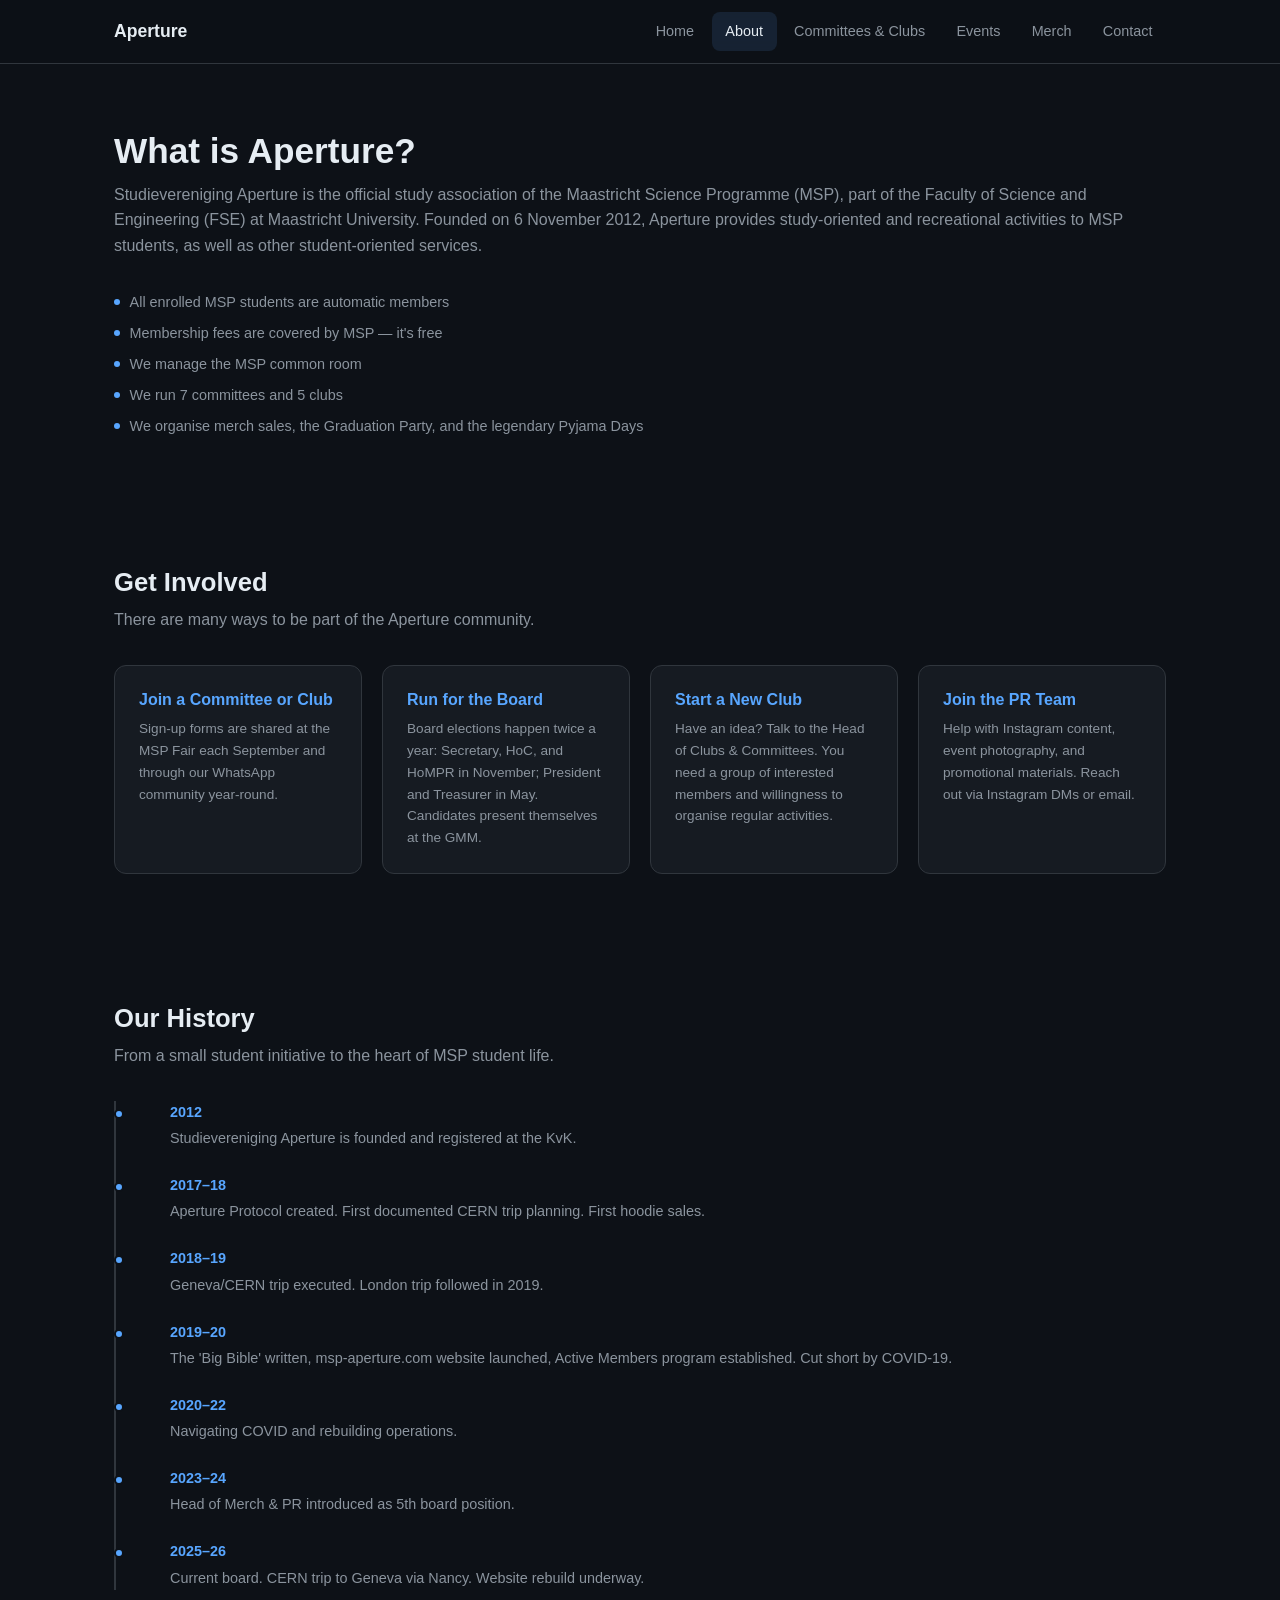
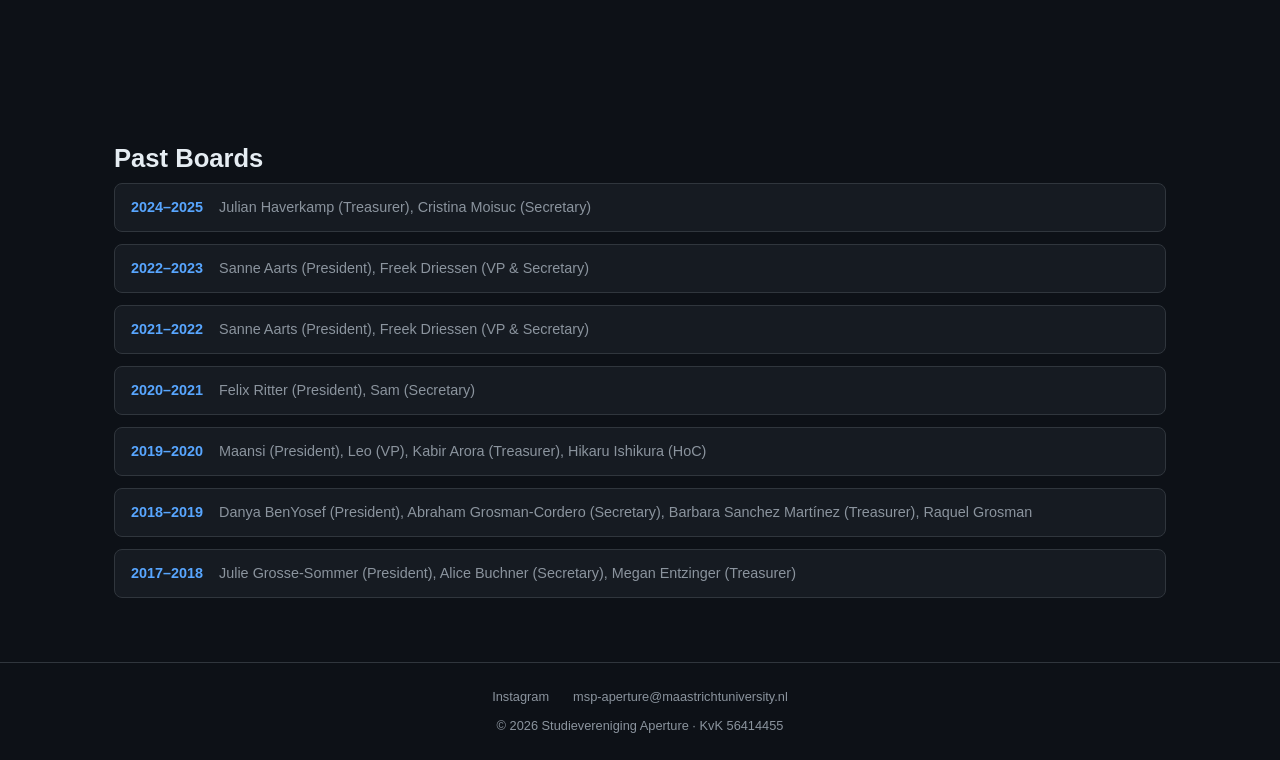
==== about.html @ 1b6563e3 "Build complete Aperture website with all pages and content Static site for GitHub Pages with 7 pages" ====
<!DOCTYPE html>
<html lang="en">
<head>
  <meta charset="UTF-8">
  <meta name="viewport" content="width=device-width, initial-scale=1.0">
  <title>About — Studievereniging Aperture</title>
  <meta name="description" content="Learn about Studievereniging Aperture, the study association of the Maastricht Science Programme. Our history, how to get involved, and past boards.">
  <link rel="stylesheet" href="css/style.css">
</head>
<body data-page="about">

  <header class="site-header">
    <div class="container">
      <a href="index.html" class="site-logo"><span>Aperture</span></a>
      <button class="nav-toggle" aria-label="Toggle navigation" aria-expanded="false">
        <svg viewBox="0 0 24 24" fill="none" stroke="currentColor" stroke-width="2"><line x1="3" y1="6" x2="21" y2="6"/><line x1="3" y1="12" x2="21" y2="12"/><line x1="3" y1="18" x2="21" y2="18"/></svg>
      </button>
      <ul class="nav-links"></ul>
    </div>
  </header>

  <!-- What is Aperture -->
  <section class="section">
    <div class="container">
      <h1 class="section-title">What is Aperture?</h1>
      <p class="section-subtitle">Studievereniging Aperture is the official study association of the Maastricht Science Programme (MSP), part of the Faculty of Science and Engineering (FSE) at Maastricht University. Founded on 6 November 2012, Aperture provides study-oriented and recreational activities to MSP students, as well as other student-oriented services.</p>
      <ul class="facts-list" id="aboutFacts"></ul>
    </div>
  </section>

  <!-- Get Involved -->
  <section class="section">
    <div class="container">
      <h2 class="section-title">Get Involved</h2>
      <p class="section-subtitle">There are many ways to be part of the Aperture community.</p>
      <div class="involve-grid" id="involveGrid"></div>
    </div>
  </section>

  <!-- History -->
  <section class="section">
    <div class="container">
      <h2 class="section-title">Our History</h2>
      <p class="section-subtitle">From a small student initiative to the heart of MSP student life.</p>
      <div class="timeline" id="historyTimeline"></div>
    </div>
  </section>

  <!-- Past Boards -->
  <section class="section">
    <div class="container">
      <h2 class="section-title">Past Boards</h2>
      <div class="past-boards-list" id="pastBoards"></div>
    </div>
  </section>

  <footer class="site-footer">
    <div class="container"></div>
  </footer>

  <script src="js/main.js"></script>
</body>
</html>
---- css/style.css ----
/* ============================================
   Studievereniging Aperture — Main Stylesheet
   ============================================ */

/* --- Reset & Base --- */
*, *::before, *::after { box-sizing: border-box; margin: 0; padding: 0; }

:root {
  --clr-bg: #0d1117;
  --clr-surface: #161b22;
  --clr-surface-hover: #1c2333;
  --clr-border: #30363d;
  --clr-text: #e6edf3;
  --clr-text-muted: #8b949e;
  --clr-accent: #58a6ff;
  --clr-accent-hover: #79b8ff;
  --clr-accent-subtle: rgba(88, 166, 255, 0.12);
  --clr-white: #ffffff;
  --radius: 8px;
  --radius-lg: 12px;
  --shadow: 0 2px 8px rgba(0,0,0,0.3);
  --shadow-lg: 0 8px 32px rgba(0,0,0,0.4);
  --max-width: 1100px;
  --nav-height: 64px;
  --transition: 0.2s ease;
}

html { scroll-behavior: smooth; }

body {
  font-family: -apple-system, BlinkMacSystemFont, 'Segoe UI', Roboto, Oxygen, Ubuntu, sans-serif;
  background: var(--clr-bg);
  color: var(--clr-text);
  line-height: 1.6;
  min-height: 100vh;
  display: flex;
  flex-direction: column;
}

a { color: var(--clr-accent); text-decoration: none; transition: color var(--transition); }
a:hover { color: var(--clr-accent-hover); }

img { max-width: 100%; height: auto; display: block; }

h1, h2, h3, h4 { line-height: 1.3; font-weight: 600; }
h1 { font-size: 2.2rem; }
h2 { font-size: 1.6rem; }
h3 { font-size: 1.2rem; }

.container { max-width: var(--max-width); margin: 0 auto; padding: 0 1.5rem; }

/* --- Header / Nav --- */
.site-header {
  position: sticky;
  top: 0;
  z-index: 100;
  background: rgba(13, 17, 23, 0.85);
  backdrop-filter: blur(12px);
  border-bottom: 1px solid var(--clr-border);
  height: var(--nav-height);
}

.site-header .container {
  display: flex;
  align-items: center;
  justify-content: space-between;
  height: 100%;
}

.site-logo {
  display: flex;
  align-items: center;
  gap: 0.6rem;
  font-weight: 700;
  font-size: 1.1rem;
  color: var(--clr-text);
}

.site-logo img {
  height: 36px;
  width: 36px;
  border-radius: 50%;
}

.site-logo:hover { color: var(--clr-accent); }

.nav-links {
  display: flex;
  list-style: none;
  gap: 0.25rem;
}

.nav-links a {
  display: block;
  padding: 0.5rem 0.85rem;
  color: var(--clr-text-muted);
  font-size: 0.9rem;
  border-radius: var(--radius);
  transition: all var(--transition);
}

.nav-links a:hover,
.nav-links a.active {
  color: var(--clr-text);
  background: var(--clr-accent-subtle);
}

/* Hamburger menu */
.nav-toggle { display: none; background: none; border: none; color: var(--clr-text); cursor: pointer; padding: 0.5rem; }
.nav-toggle svg { width: 24px; height: 24px; }

/* --- Hero Section --- */
.hero {
  position: relative;
  min-height: 420px;
  display: flex;
  align-items: center;
  justify-content: center;
  text-align: center;
  overflow: hidden;
}

.hero-bg {
  position: absolute;
  inset: 0;
  background: linear-gradient(135deg, #0d1117 0%, #161b22 50%, #1a2332 100%);
  z-index: 0;
}

.hero-bg::after {
  content: '';
  position: absolute;
  inset: 0;
  background: radial-gradient(ellipse at 50% 0%, rgba(88, 166, 255, 0.08) 0%, transparent 60%);
}

.hero-content {
  position: relative;
  z-index: 1;
  padding: 4rem 1.5rem;
}

.hero h1 {
  font-size: 2.8rem;
  font-weight: 800;
  margin-bottom: 0.75rem;
  background: linear-gradient(135deg, var(--clr-text), var(--clr-accent));
  -webkit-background-clip: text;
  -webkit-text-fill-color: transparent;
  background-clip: text;
}

.hero p {
  font-size: 1.2rem;
  color: var(--clr-text-muted);
  max-width: 520px;
  margin: 0 auto;
}

/* --- Slideshow --- */
.slideshow {
  position: relative;
  border-radius: var(--radius-lg);
  overflow: hidden;
  aspect-ratio: 16 / 7;
  max-width: 900px;
  margin: 0 auto;
  background: var(--clr-surface);
}

.slide {
  position: absolute;
  inset: 0;
  opacity: 0;
  transition: opacity 0.6s ease;
  display: flex;
  align-items: flex-end;
}

.slide.active { opacity: 1; }

.slide-img {
  position: absolute;
  inset: 0;
  width: 100%;
  height: 100%;
  object-fit: cover;
}

.slide-overlay {
  position: relative;
  z-index: 1;
  width: 100%;
  padding: 2rem;
  background: linear-gradient(transparent, rgba(0,0,0,0.75));
}

.slide-overlay h3 { color: var(--clr-white); font-size: 1.5rem; margin-bottom: 0.25rem; }
.slide-overlay p { color: rgba(255,255,255,0.8); font-size: 0.95rem; }

.slide-link {
  display: inline-block;
  margin-top: 0.75rem;
  padding: 0.5rem 1.25rem;
  background: var(--clr-accent);
  color: var(--clr-bg) !important;
  font-weight: 600;
  border-radius: var(--radius);
  font-size: 0.85rem;
  transition: background var(--transition);
}

.slide-link:hover { background: var(--clr-accent-hover); }

.slideshow-dots {
  position: absolute;
  bottom: 1rem;
  right: 1.5rem;
  z-index: 2;
  display: flex;
  gap: 0.4rem;
}

.slideshow-dot {
  width: 8px;
  height: 8px;
  border-radius: 50%;
  background: rgba(255,255,255,0.4);
  border: none;
  cursor: pointer;
  transition: background var(--transition);
}

.slideshow-dot.active { background: var(--clr-white); }

/* --- Section --- */
.section {
  padding: 4rem 0;
}

.section-title {
  margin-bottom: 0.5rem;
}

.section-subtitle {
  color: var(--clr-text-muted);
  margin-bottom: 2rem;
}

/* --- Cards --- */
.card-grid {
  display: grid;
  grid-template-columns: repeat(auto-fill, minmax(280px, 1fr));
  gap: 1.25rem;
}

.card {
  background: var(--clr-surface);
  border: 1px solid var(--clr-border);
  border-radius: var(--radius-lg);
  padding: 1.5rem;
  transition: all var(--transition);
}

.card:hover {
  border-color: var(--clr-accent);
  transform: translateY(-2px);
  box-shadow: var(--shadow);
}

.card h3 { margin-bottom: 0.5rem; }
.card p { color: var(--clr-text-muted); font-size: 0.9rem; }

.card-tag {
  display: inline-block;
  padding: 0.2rem 0.6rem;
  font-size: 0.7rem;
  font-weight: 600;
  text-transform: uppercase;
  letter-spacing: 0.05em;
  border-radius: 999px;
  margin-bottom: 0.75rem;
}

.card-tag.committee {
  background: rgba(88, 166, 255, 0.15);
  color: var(--clr-accent);
}

.card-tag.club {
  background: rgba(63, 185, 80, 0.15);
  color: #3fb950;
}

/* --- Board Members --- */
.board-section {
  text-align: center;
}

.board-photo {
  width: 100%;
  max-width: 700px;
  margin: 0 auto 2rem;
  border-radius: var(--radius-lg);
  aspect-ratio: 16/9;
  object-fit: cover;
  background: var(--clr-surface);
  border: 1px solid var(--clr-border);
}

.board-grid {
  display: grid;
  grid-template-columns: repeat(auto-fit, minmax(180px, 1fr));
  gap: 1rem;
  max-width: 800px;
  margin: 0 auto;
}

.board-member {
  background: var(--clr-surface);
  border: 1px solid var(--clr-border);
  border-radius: var(--radius);
  padding: 1.25rem 1rem;
}

.board-member .name {
  font-weight: 600;
  font-size: 1rem;
}

.board-member .role {
  color: var(--clr-accent);
  font-size: 0.8rem;
  font-weight: 500;
}

/* --- Quick Links --- */
.quick-links {
  display: grid;
  grid-template-columns: repeat(auto-fit, minmax(200px, 1fr));
  gap: 1rem;
  margin-top: 2rem;
}

.quick-link {
  display: flex;
  align-items: center;
  gap: 0.75rem;
  padding: 1rem 1.25rem;
  background: var(--clr-surface);
  border: 1px solid var(--clr-border);
  border-radius: var(--radius);
  color: var(--clr-text);
  font-weight: 500;
  transition: all var(--transition);
}

.quick-link:hover {
  border-color: var(--clr-accent);
  background: var(--clr-surface-hover);
  color: var(--clr-accent);
}

.quick-link-icon {
  width: 36px;
  height: 36px;
  border-radius: var(--radius);
  background: var(--clr-accent-subtle);
  display: flex;
  align-items: center;
  justify-content: center;
  flex-shrink: 0;
  color: var(--clr-accent);
}

/* --- Events --- */
.event-card {
  display: flex;
  gap: 1.25rem;
  background: var(--clr-surface);
  border: 1px solid var(--clr-border);
  border-radius: var(--radius-lg);
  padding: 1.5rem;
  transition: all var(--transition);
}

.event-card:hover {
  border-color: var(--clr-accent);
}

.event-date-box {
  display: flex;
  flex-direction: column;
  align-items: center;
  justify-content: center;
  min-width: 60px;
  padding: 0.5rem;
  background: var(--clr-accent-subtle);
  border-radius: var(--radius);
  text-align: center;
}

.event-date-box .month {
  font-size: 0.7rem;
  font-weight: 600;
  text-transform: uppercase;
  color: var(--clr-accent);
}

.event-date-box .day {
  font-size: 1.5rem;
  font-weight: 700;
  color: var(--clr-accent);
  line-height: 1.2;
}

.event-info h3 { margin-bottom: 0.3rem; }
.event-meta { color: var(--clr-text-muted); font-size: 0.85rem; margin-bottom: 0.4rem; }
.event-info p { color: var(--clr-text-muted); font-size: 0.9rem; }

/* --- Traditions --- */
.traditions-grid {
  display: grid;
  grid-template-columns: repeat(auto-fill, minmax(300px, 1fr));
  gap: 1rem;
}

.tradition-card {
  display: flex;
  gap: 1rem;
  align-items: flex-start;
  background: var(--clr-surface);
  border: 1px solid var(--clr-border);
  border-radius: var(--radius);
  padding: 1.25rem;
}

.tradition-icon {
  font-size: 1.5rem;
  flex-shrink: 0;
  width: 40px;
  text-align: center;
}

.tradition-card h3 { font-size: 1rem; margin-bottom: 0.25rem; }
.tradition-card p { color: var(--clr-text-muted); font-size: 0.85rem; }

/* --- Chronicle --- */
.chronicle-grid {
  display: grid;
  grid-template-columns: repeat(auto-fill, minmax(240px, 1fr));
  gap: 1.5rem;
}

.chronicle-card {
  background: var(--clr-surface);
  border: 1px solid var(--clr-border);
  border-radius: var(--radius-lg);
  overflow: hidden;
  transition: all var(--transition);
}

.chronicle-card:hover {
  border-color: var(--clr-accent);
  transform: translateY(-2px);
  box-shadow: var(--shadow);
}

.chronicle-cover {
  aspect-ratio: 3/4;
  background: var(--clr-surface-hover);
  object-fit: cover;
  width: 100%;
}

.chronicle-card .card-body {
  padding: 1.25rem;
}

.chronicle-card h3 { font-size: 1rem; margin-bottom: 0.3rem; }
.chronicle-card .date { color: var(--clr-text-muted); font-size: 0.8rem; margin-bottom: 0.5rem; }
.chronicle-card p { color: var(--clr-text-muted); font-size: 0.85rem; margin-bottom: 0.75rem; }

.btn {
  display: inline-block;
  padding: 0.5rem 1.25rem;
  background: var(--clr-accent);
  color: var(--clr-bg) !important;
  font-weight: 600;
  border-radius: var(--radius);
  font-size: 0.85rem;
  border: none;
  cursor: pointer;
  transition: background var(--transition);
}

.btn:hover { background: var(--clr-accent-hover); }

.btn-outline {
  background: transparent;
  color: var(--clr-accent) !important;
  border: 1px solid var(--clr-accent);
}

.btn-outline:hover {
  background: var(--clr-accent-subtle);
}

/* --- Merch --- */
.merch-item {
  display: grid;
  grid-template-columns: 1fr 1fr;
  gap: 2rem;
  background: var(--clr-surface);
  border: 1px solid var(--clr-border);
  border-radius: var(--radius-lg);
  padding: 2rem;
  margin-bottom: 1.5rem;
}

.merch-images {
  display: flex;
  gap: 0.75rem;
}

.merch-images img {
  flex: 1;
  border-radius: var(--radius);
  aspect-ratio: 1;
  object-fit: cover;
  background: var(--clr-surface-hover);
}

.merch-details h3 { font-size: 1.3rem; margin-bottom: 0.5rem; }
.merch-details p { color: var(--clr-text-muted); font-size: 0.9rem; margin-bottom: 0.75rem; }

.merch-price {
  font-size: 1.2rem;
  font-weight: 700;
  color: var(--clr-accent);
  margin-bottom: 0.5rem;
}

.merch-status {
  display: inline-block;
  padding: 0.3rem 0.8rem;
  border-radius: 999px;
  font-size: 0.8rem;
  font-weight: 600;
}

.merch-status.available {
  background: rgba(63, 185, 80, 0.15);
  color: #3fb950;
}

.merch-status.unavailable {
  background: rgba(139, 148, 158, 0.15);
  color: var(--clr-text-muted);
}

/* --- Contact --- */
.contact-grid {
  display: grid;
  grid-template-columns: 1fr 1fr;
  gap: 2rem;
}

.contact-form {
  background: var(--clr-surface);
  border: 1px solid var(--clr-border);
  border-radius: var(--radius-lg);
  padding: 2rem;
}

.form-group {
  margin-bottom: 1.25rem;
}

.form-group label {
  display: block;
  margin-bottom: 0.4rem;
  font-size: 0.85rem;
  font-weight: 500;
  color: var(--clr-text-muted);
}

.form-group input,
.form-group textarea {
  width: 100%;
  padding: 0.7rem 0.9rem;
  background: var(--clr-bg);
  border: 1px solid var(--clr-border);
  border-radius: var(--radius);
  color: var(--clr-text);
  font-family: inherit;
  font-size: 0.9rem;
  transition: border-color var(--transition);
}

.form-group input:focus,
.form-group textarea:focus {
  outline: none;
  border-color: var(--clr-accent);
}

.form-group textarea { min-height: 120px; resize: vertical; }

.contact-info {
  display: flex;
  flex-direction: column;
  gap: 1.5rem;
}

.contact-block {
  background: var(--clr-surface);
  border: 1px solid var(--clr-border);
  border-radius: var(--radius-lg);
  padding: 1.5rem;
}

.contact-block h3 { margin-bottom: 0.75rem; font-size: 1rem; }
.contact-block p { color: var(--clr-text-muted); font-size: 0.9rem; line-height: 1.7; }

.social-links {
  display: flex;
  gap: 0.75rem;
  margin-top: 0.5rem;
}

.social-link {
  display: flex;
  align-items: center;
  gap: 0.4rem;
  padding: 0.5rem 1rem;
  background: var(--clr-accent-subtle);
  border-radius: var(--radius);
  color: var(--clr-accent);
  font-size: 0.85rem;
  font-weight: 500;
  transition: background var(--transition);
}

.social-link:hover { background: rgba(88, 166, 255, 0.2); color: var(--clr-accent-hover); }

/* --- Timeline --- */
.timeline {
  position: relative;
  padding-left: 2rem;
}

.timeline::before {
  content: '';
  position: absolute;
  left: 0;
  top: 0;
  bottom: 0;
  width: 2px;
  background: var(--clr-border);
}

.timeline-item {
  position: relative;
  margin-bottom: 1.5rem;
  padding-left: 1.5rem;
}

.timeline-item::before {
  content: '';
  position: absolute;
  left: -2rem;
  top: 0.5rem;
  width: 10px;
  height: 10px;
  border-radius: 50%;
  background: var(--clr-accent);
  border: 2px solid var(--clr-bg);
}

.timeline-year {
  font-weight: 700;
  color: var(--clr-accent);
  font-size: 0.9rem;
  margin-bottom: 0.2rem;
}

.timeline-item p {
  color: var(--clr-text-muted);
  font-size: 0.9rem;
}

/* --- Past Boards --- */
.past-boards-list {
  display: flex;
  flex-direction: column;
  gap: 0.75rem;
}

.past-board {
  display: flex;
  gap: 1rem;
  align-items: baseline;
  padding: 0.75rem 1rem;
  background: var(--clr-surface);
  border: 1px solid var(--clr-border);
  border-radius: var(--radius);
}

.past-board .year {
  font-weight: 700;
  color: var(--clr-accent);
  font-size: 0.9rem;
  white-space: nowrap;
}

.past-board .members {
  color: var(--clr-text-muted);
  font-size: 0.9rem;
}

/* --- Facts list --- */
.facts-list {
  list-style: none;
  display: flex;
  flex-direction: column;
  gap: 0.5rem;
}

.facts-list li {
  display: flex;
  align-items: center;
  gap: 0.6rem;
  color: var(--clr-text-muted);
  font-size: 0.9rem;
}

.facts-list li::before {
  content: '';
  width: 6px;
  height: 6px;
  border-radius: 50%;
  background: var(--clr-accent);
  flex-shrink: 0;
}

/* --- Get Involved cards --- */
.involve-grid {
  display: grid;
  grid-template-columns: repeat(auto-fill, minmax(240px, 1fr));
  gap: 1.25rem;
}

.involve-card {
  background: var(--clr-surface);
  border: 1px solid var(--clr-border);
  border-radius: var(--radius-lg);
  padding: 1.5rem;
}

.involve-card h3 {
  color: var(--clr-accent);
  margin-bottom: 0.5rem;
  font-size: 1rem;
}

.involve-card p {
  color: var(--clr-text-muted);
  font-size: 0.85rem;
}

/* --- Empty state --- */
.empty-state {
  text-align: center;
  padding: 3rem 1.5rem;
  color: var(--clr-text-muted);
}

.empty-state p { font-size: 1.1rem; margin-bottom: 0.5rem; }
.empty-state .hint { font-size: 0.9rem; }

/* --- How to order box --- */
.info-box {
  background: var(--clr-accent-subtle);
  border: 1px solid rgba(88, 166, 255, 0.25);
  border-radius: var(--radius-lg);
  padding: 1.5rem;
  margin-top: 2rem;
}

.info-box h3 { color: var(--clr-accent); margin-bottom: 0.5rem; }
.info-box p { color: var(--clr-text-muted); font-size: 0.9rem; }

/* --- Footer --- */
.site-footer {
  margin-top: auto;
  border-top: 1px solid var(--clr-border);
  padding: 1.5rem 0;
  text-align: center;
  color: var(--clr-text-muted);
  font-size: 0.8rem;
}

.site-footer a { color: var(--clr-text-muted); }
.site-footer a:hover { color: var(--clr-accent); }

.footer-links {
  display: flex;
  justify-content: center;
  gap: 1.5rem;
  margin-bottom: 0.5rem;
}

/* --- Utility --- */
.text-center { text-align: center; }
.mt-1 { margin-top: 0.5rem; }
.mt-2 { margin-top: 1rem; }
.mt-3 { margin-top: 1.5rem; }
.mt-4 { margin-top: 2rem; }
.mb-2 { margin-bottom: 1rem; }
.mb-3 { margin-bottom: 1.5rem; }

/* --- Responsive --- */
@media (max-width: 768px) {
  .nav-links {
    display: none;
    position: absolute;
    top: var(--nav-height);
    left: 0;
    right: 0;
    flex-direction: column;
    background: var(--clr-surface);
    border-bottom: 1px solid var(--clr-border);
    padding: 0.5rem;
    box-shadow: var(--shadow-lg);
  }

  .nav-links.open { display: flex; }
  .nav-toggle { display: block; }

  .hero h1 { font-size: 2rem; }
  .hero p { font-size: 1rem; }

  .merch-item { grid-template-columns: 1fr; }
  .contact-grid { grid-template-columns: 1fr; }

  .slideshow { aspect-ratio: 16/9; }
}

@media (max-width: 480px) {
  h1 { font-size: 1.6rem; }
  h2 { font-size: 1.3rem; }
  .board-grid { grid-template-columns: 1fr 1fr; }
  .card-grid { grid-template-columns: 1fr; }
}

/* --- Placeholder image style --- */
.placeholder-img {
  display: flex;
  align-items: center;
  justify-content: center;
  background: var(--clr-surface-hover);
  color: var(--clr-text-muted);
  font-size: 0.8rem;
}
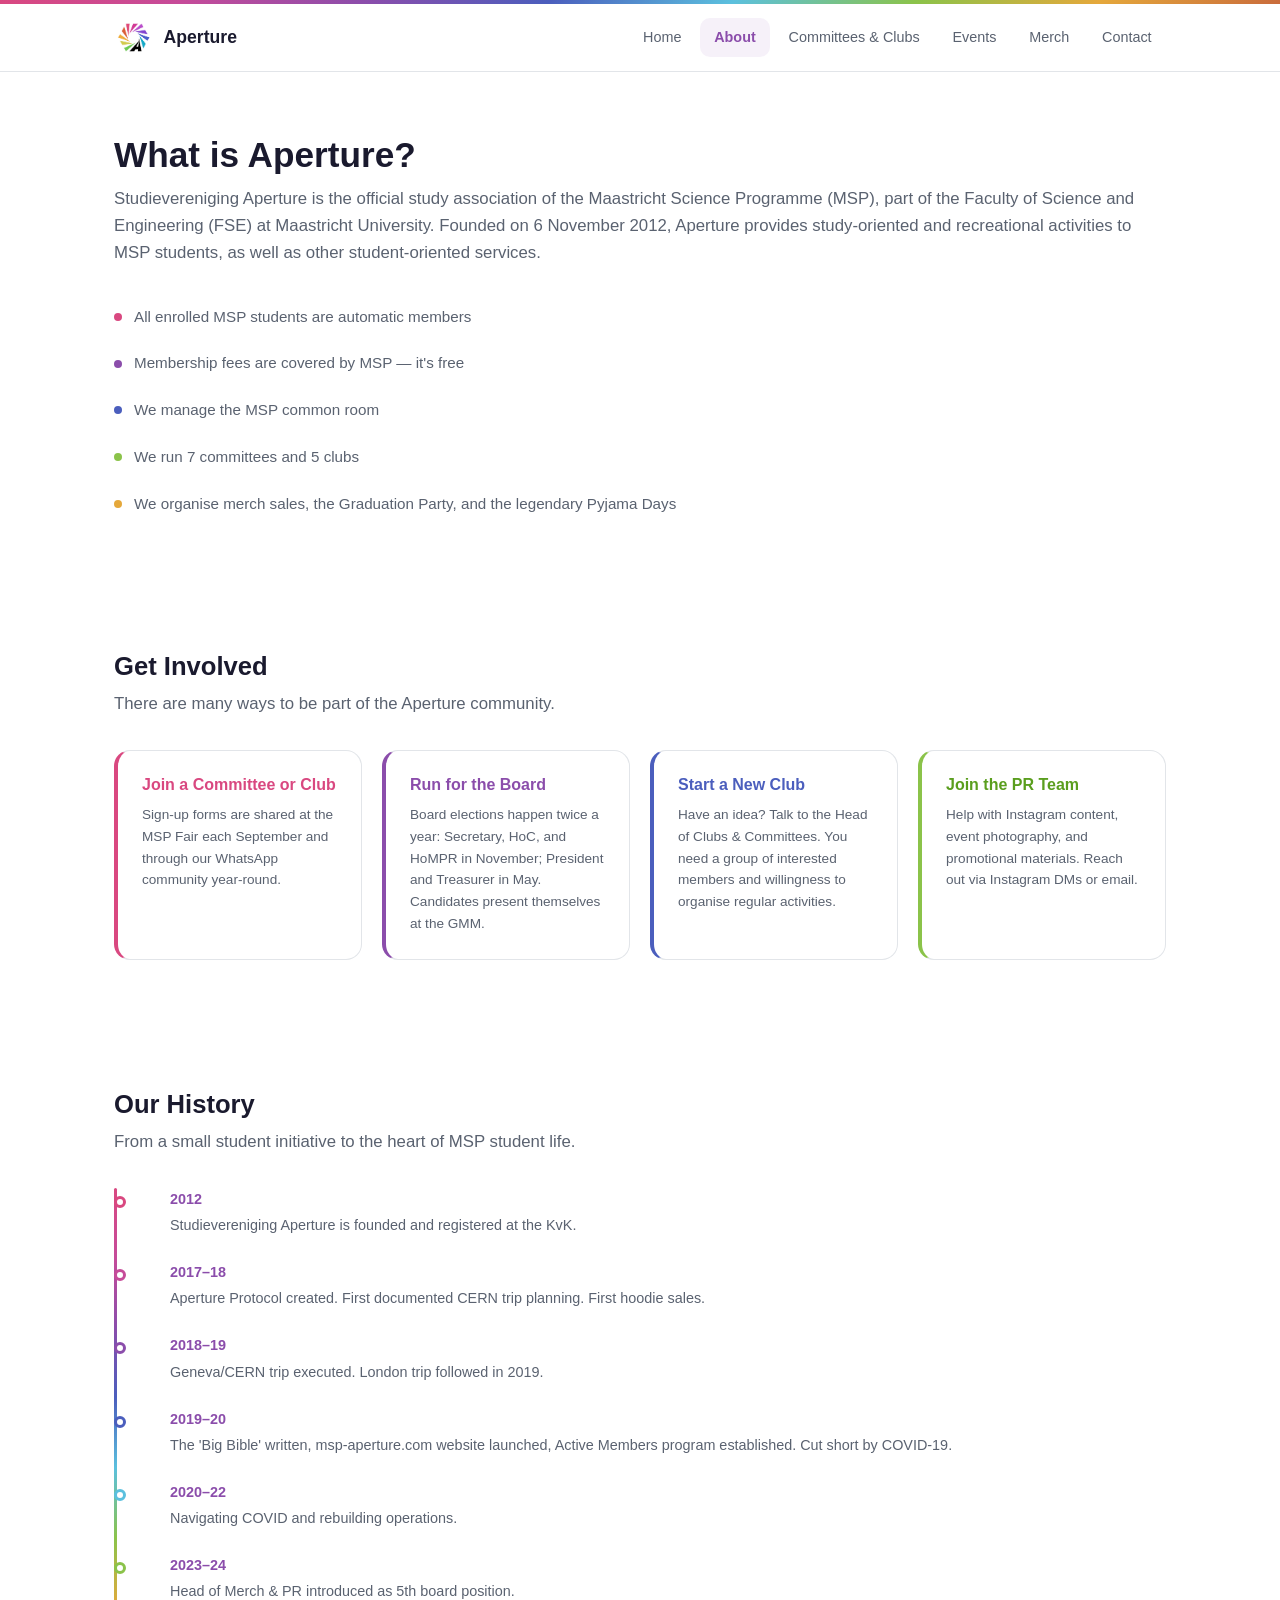
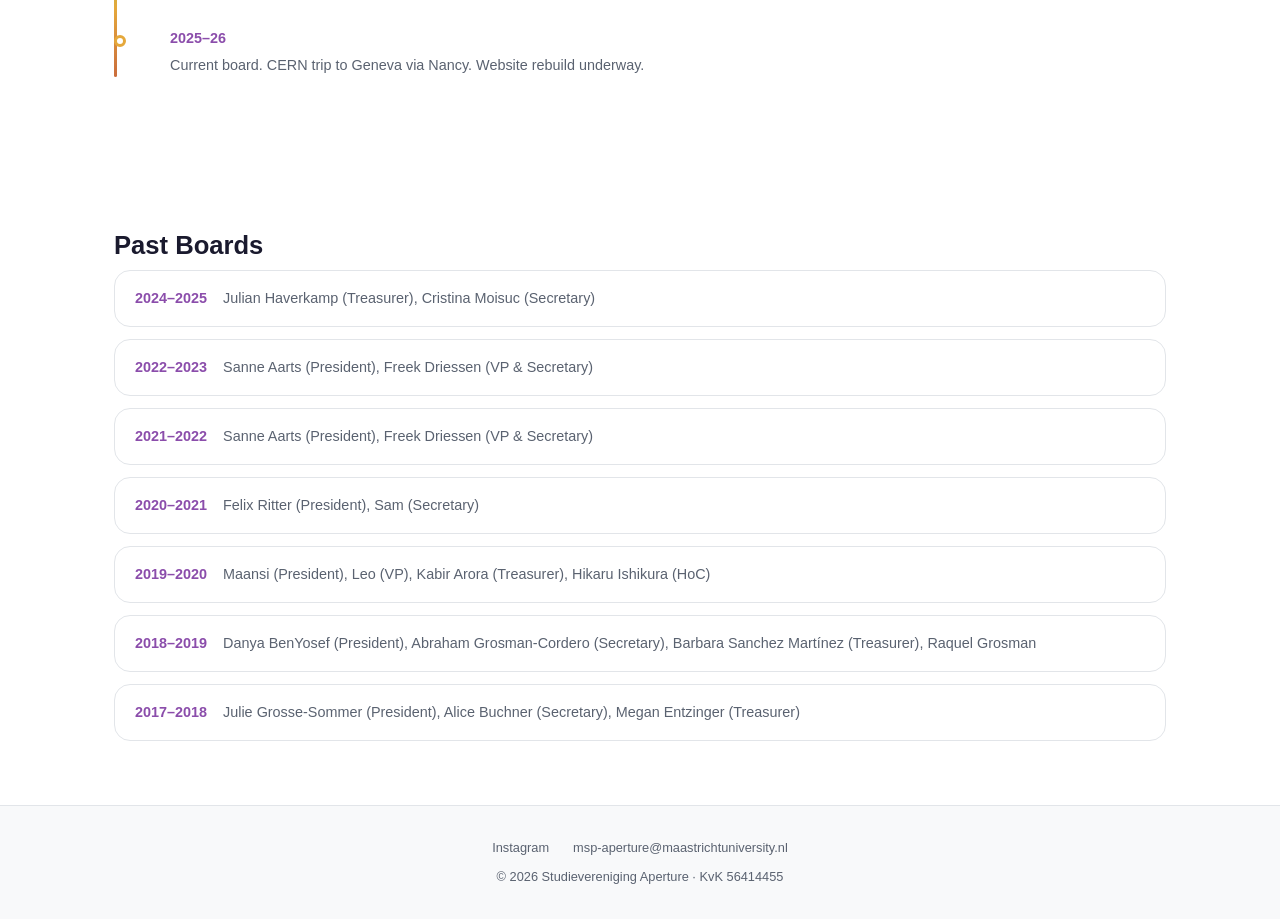
==== commit ba038339: "Redesign to light colorful theme matching Aperture logo Completely rethemed from dark mode to a brig" ====
--- a/about.html
+++ b/about.html
@@ -11,7 +11,7 @@
 
   <header class="site-header">
     <div class="container">
-      <a href="index.html" class="site-logo"><span>Aperture</span></a>
+      <a href="index.html" class="site-logo"><img src="images/aperture_logo.jpg" alt="Aperture Logo"><span>Aperture</span></a>
       <button class="nav-toggle" aria-label="Toggle navigation" aria-expanded="false">
         <svg viewBox="0 0 24 24" fill="none" stroke="currentColor" stroke-width="2"><line x1="3" y1="6" x2="21" y2="6"/><line x1="3" y1="12" x2="21" y2="12"/><line x1="3" y1="18" x2="21" y2="18"/></svg>
       </button>
--- a/css/style.css
+++ b/css/style.css
@@ -1,28 +1,45 @@
 /* ============================================
    Studievereniging Aperture — Main Stylesheet
+   Light & Colorful theme based on the Aperture logo
    ============================================ */
 
 /* --- Reset & Base --- */
 *, *::before, *::after { box-sizing: border-box; margin: 0; padding: 0; }
 
 :root {
-  --clr-bg: #0d1117;
-  --clr-surface: #161b22;
-  --clr-surface-hover: #1c2333;
-  --clr-border: #30363d;
-  --clr-text: #e6edf3;
-  --clr-text-muted: #8b949e;
-  --clr-accent: #58a6ff;
-  --clr-accent-hover: #79b8ff;
-  --clr-accent-subtle: rgba(88, 166, 255, 0.12);
+  /* Logo colors */
+  --clr-pink: #D94880;
+  --clr-magenta: #C64B99;
+  --clr-purple: #8B4DAB;
+  --clr-blue: #4B5EBD;
+  --clr-sky: #5BC0DE;
+  --clr-lime: #8BC34A;
+  --clr-yellow: #E5A83B;
+  --clr-orange: #C96B3C;
+
+  /* Theme */
+  --clr-bg: #ffffff;
+  --clr-surface: #f8f9fa;
+  --clr-surface-hover: #f0f1f3;
+  --clr-border: #e2e5e9;
+  --clr-text: #1a1a2e;
+  --clr-text-muted: #5a6270;
+  --clr-accent: #8B4DAB;
+  --clr-accent-hover: #7a3e9a;
+  --clr-accent-subtle: rgba(139, 77, 171, 0.08);
   --clr-white: #ffffff;
-  --radius: 8px;
-  --radius-lg: 12px;
-  --shadow: 0 2px 8px rgba(0,0,0,0.3);
-  --shadow-lg: 0 8px 32px rgba(0,0,0,0.4);
+
+  --radius: 10px;
+  --radius-lg: 16px;
+  --shadow: 0 2px 12px rgba(0,0,0,0.06);
+  --shadow-lg: 0 8px 32px rgba(0,0,0,0.1);
   --max-width: 1100px;
-  --nav-height: 64px;
+  --nav-height: 68px;
   --transition: 0.2s ease;
+
+  /* Gradient from logo colors */
+  --gradient-rainbow: linear-gradient(135deg, #D94880, #C64B99, #8B4DAB, #4B5EBD, #5BC0DE, #8BC34A, #E5A83B, #C96B3C);
+  --gradient-hero: linear-gradient(135deg, #8B4DAB 0%, #4B5EBD 30%, #5BC0DE 60%, #8BC34A 100%);
 }
 
 html { scroll-behavior: smooth; }
@@ -42,20 +59,33 @@
 
 img { max-width: 100%; height: auto; display: block; }
 
-h1, h2, h3, h4 { line-height: 1.3; font-weight: 600; }
+h1, h2, h3, h4 { line-height: 1.3; font-weight: 700; color: var(--clr-text); }
 h1 { font-size: 2.2rem; }
 h2 { font-size: 1.6rem; }
 h3 { font-size: 1.2rem; }
 
 .container { max-width: var(--max-width); margin: 0 auto; padding: 0 1.5rem; }
 
+/* --- Rainbow accent bar (top of page) --- */
+body::before {
+  content: '';
+  display: block;
+  height: 4px;
+  background: var(--gradient-rainbow);
+  position: fixed;
+  top: 0;
+  left: 0;
+  right: 0;
+  z-index: 200;
+}
+
 /* --- Header / Nav --- */
 .site-header {
   position: sticky;
-  top: 0;
+  top: 4px;
   z-index: 100;
-  background: rgba(13, 17, 23, 0.85);
-  backdrop-filter: blur(12px);
+  background: rgba(255, 255, 255, 0.92);
+  backdrop-filter: blur(16px);
   border-bottom: 1px solid var(--clr-border);
   height: var(--nav-height);
 }
@@ -71,15 +101,15 @@
   display: flex;
   align-items: center;
   gap: 0.6rem;
-  font-weight: 700;
+  font-weight: 800;
   font-size: 1.1rem;
   color: var(--clr-text);
 }
 
 .site-logo img {
-  height: 36px;
-  width: 36px;
-  border-radius: 50%;
+  height: 40px;
+  width: 40px;
+  object-fit: contain;
 }
 
 .site-logo:hover { color: var(--clr-accent); }
@@ -92,17 +122,23 @@
 
 .nav-links a {
   display: block;
-  padding: 0.5rem 0.85rem;
+  padding: 0.5rem 0.9rem;
   color: var(--clr-text-muted);
   font-size: 0.9rem;
+  font-weight: 500;
   border-radius: var(--radius);
   transition: all var(--transition);
 }
 
-.nav-links a:hover,
+.nav-links a:hover {
+  color: var(--clr-accent);
+  background: var(--clr-accent-subtle);
+}
+
 .nav-links a.active {
-  color: var(--clr-text);
+  color: var(--clr-accent);
   background: var(--clr-accent-subtle);
+  font-weight: 600;
 }
 
 /* Hamburger menu */
@@ -112,7 +148,7 @@
 /* --- Hero Section --- */
 .hero {
   position: relative;
-  min-height: 420px;
+  min-height: 440px;
   display: flex;
   align-items: center;
   justify-content: center;
@@ -123,7 +159,7 @@
 .hero-bg {
   position: absolute;
   inset: 0;
-  background: linear-gradient(135deg, #0d1117 0%, #161b22 50%, #1a2332 100%);
+  background: var(--gradient-hero);
   z-index: 0;
 }
 
@@ -131,7 +167,21 @@
   content: '';
   position: absolute;
   inset: 0;
-  background: radial-gradient(ellipse at 50% 0%, rgba(88, 166, 255, 0.08) 0%, transparent 60%);
+  background: rgba(255,255,255,0.15);
+  backdrop-filter: blur(0px);
+}
+
+/* Decorative shapes in hero */
+.hero-bg::before {
+  content: '';
+  position: absolute;
+  width: 600px;
+  height: 600px;
+  border-radius: 50%;
+  background: rgba(255,255,255,0.08);
+  top: -200px;
+  right: -100px;
+  z-index: 0;
 }
 
 .hero-content {
@@ -140,21 +190,28 @@
   padding: 4rem 1.5rem;
 }
 
+.hero-logo {
+  width: 120px;
+  height: 120px;
+  margin: 0 auto 1.5rem;
+  object-fit: contain;
+  filter: drop-shadow(0 4px 12px rgba(0,0,0,0.15));
+}
+
 .hero h1 {
   font-size: 2.8rem;
   font-weight: 800;
   margin-bottom: 0.75rem;
-  background: linear-gradient(135deg, var(--clr-text), var(--clr-accent));
-  -webkit-background-clip: text;
-  -webkit-text-fill-color: transparent;
-  background-clip: text;
+  color: var(--clr-white);
+  text-shadow: 0 2px 8px rgba(0,0,0,0.15);
 }
 
 .hero p {
-  font-size: 1.2rem;
-  color: var(--clr-text-muted);
+  font-size: 1.25rem;
+  color: rgba(255,255,255,0.9);
   max-width: 520px;
   margin: 0 auto;
+  font-weight: 400;
 }
 
 /* --- Slideshow --- */
@@ -166,6 +223,7 @@
   max-width: 900px;
   margin: 0 auto;
   background: var(--clr-surface);
+  box-shadow: var(--shadow-lg);
 }
 
 .slide {
@@ -192,25 +250,26 @@
   z-index: 1;
   width: 100%;
   padding: 2rem;
-  background: linear-gradient(transparent, rgba(0,0,0,0.75));
+  background: linear-gradient(transparent, rgba(0,0,0,0.6));
 }
 
 .slide-overlay h3 { color: var(--clr-white); font-size: 1.5rem; margin-bottom: 0.25rem; }
-.slide-overlay p { color: rgba(255,255,255,0.8); font-size: 0.95rem; }
+.slide-overlay p { color: rgba(255,255,255,0.85); font-size: 0.95rem; }
 
 .slide-link {
   display: inline-block;
   margin-top: 0.75rem;
-  padding: 0.5rem 1.25rem;
-  background: var(--clr-accent);
-  color: var(--clr-bg) !important;
+  padding: 0.5rem 1.5rem;
+  background: var(--clr-white);
+  color: var(--clr-accent) !important;
   font-weight: 600;
-  border-radius: var(--radius);
+  border-radius: 999px;
   font-size: 0.85rem;
-  transition: background var(--transition);
-}
-
-.slide-link:hover { background: var(--clr-accent-hover); }
+  transition: all var(--transition);
+  box-shadow: 0 2px 8px rgba(0,0,0,0.15);
+}
+
+.slide-link:hover { background: var(--clr-surface); transform: translateY(-1px); }
 
 .slideshow-dots {
   position: absolute;
@@ -222,16 +281,16 @@
 }
 
 .slideshow-dot {
-  width: 8px;
-  height: 8px;
+  width: 10px;
+  height: 10px;
   border-radius: 50%;
   background: rgba(255,255,255,0.4);
-  border: none;
+  border: 2px solid rgba(255,255,255,0.6);
   cursor: pointer;
   transition: background var(--transition);
 }
 
-.slideshow-dot.active { background: var(--clr-white); }
+.slideshow-dot.active { background: var(--clr-white); border-color: var(--clr-white); }
 
 /* --- Section --- */
 .section {
@@ -245,6 +304,12 @@
 .section-subtitle {
   color: var(--clr-text-muted);
   margin-bottom: 2rem;
+  font-size: 1.05rem;
+}
+
+/* Alternate section backgrounds */
+.section-alt {
+  background: var(--clr-surface);
 }
 
 /* --- Cards --- */
@@ -255,7 +320,7 @@
 }
 
 .card {
-  background: var(--clr-surface);
+  background: var(--clr-white);
   border: 1px solid var(--clr-border);
   border-radius: var(--radius-lg);
   padding: 1.5rem;
@@ -264,8 +329,8 @@
 
 .card:hover {
   border-color: var(--clr-accent);
-  transform: translateY(-2px);
-  box-shadow: var(--shadow);
+  transform: translateY(-3px);
+  box-shadow: var(--shadow-lg);
 }
 
 .card h3 { margin-bottom: 0.5rem; }
@@ -273,9 +338,9 @@
 
 .card-tag {
   display: inline-block;
-  padding: 0.2rem 0.6rem;
+  padding: 0.2rem 0.7rem;
   font-size: 0.7rem;
-  font-weight: 600;
+  font-weight: 700;
   text-transform: uppercase;
   letter-spacing: 0.05em;
   border-radius: 999px;
@@ -283,14 +348,24 @@
 }
 
 .card-tag.committee {
-  background: rgba(88, 166, 255, 0.15);
-  color: var(--clr-accent);
+  background: rgba(75, 94, 189, 0.1);
+  color: var(--clr-blue);
 }
 
 .card-tag.club {
-  background: rgba(63, 185, 80, 0.15);
-  color: #3fb950;
-}
+  background: rgba(139, 195, 74, 0.12);
+  color: #5a9e1e;
+}
+
+/* Colorful top border on cards */
+.card:nth-child(8n+1) { border-top: 3px solid var(--clr-pink); }
+.card:nth-child(8n+2) { border-top: 3px solid var(--clr-magenta); }
+.card:nth-child(8n+3) { border-top: 3px solid var(--clr-purple); }
+.card:nth-child(8n+4) { border-top: 3px solid var(--clr-blue); }
+.card:nth-child(8n+5) { border-top: 3px solid var(--clr-sky); }
+.card:nth-child(8n+6) { border-top: 3px solid var(--clr-lime); }
+.card:nth-child(8n+7) { border-top: 3px solid var(--clr-yellow); }
+.card:nth-child(8n+8) { border-top: 3px solid var(--clr-orange); }
 
 /* --- Board Members --- */
 .board-section {
@@ -317,19 +392,33 @@
 }
 
 .board-member {
-  background: var(--clr-surface);
-  border: 1px solid var(--clr-border);
-  border-radius: var(--radius);
+  background: var(--clr-white);
+  border: 1px solid var(--clr-border);
+  border-radius: var(--radius-lg);
   padding: 1.25rem 1rem;
-}
+  transition: all var(--transition);
+}
+
+.board-member:hover {
+  box-shadow: var(--shadow);
+  transform: translateY(-2px);
+}
+
+/* Each board member gets a different logo color accent */
+.board-member:nth-child(1) { border-bottom: 3px solid var(--clr-pink); }
+.board-member:nth-child(2) { border-bottom: 3px solid var(--clr-purple); }
+.board-member:nth-child(3) { border-bottom: 3px solid var(--clr-blue); }
+.board-member:nth-child(4) { border-bottom: 3px solid var(--clr-sky); }
+.board-member:nth-child(5) { border-bottom: 3px solid var(--clr-lime); }
 
 .board-member .name {
-  font-weight: 600;
+  font-weight: 700;
   font-size: 1rem;
+  color: var(--clr-text);
 }
 
 .board-member .role {
-  color: var(--clr-accent);
+  color: var(--clr-text-muted);
   font-size: 0.8rem;
   font-weight: 500;
 }
@@ -347,45 +436,51 @@
   align-items: center;
   gap: 0.75rem;
   padding: 1rem 1.25rem;
-  background: var(--clr-surface);
-  border: 1px solid var(--clr-border);
-  border-radius: var(--radius);
+  background: var(--clr-white);
+  border: 1px solid var(--clr-border);
+  border-radius: var(--radius-lg);
   color: var(--clr-text);
-  font-weight: 500;
+  font-weight: 600;
   transition: all var(--transition);
 }
 
 .quick-link:hover {
   border-color: var(--clr-accent);
-  background: var(--clr-surface-hover);
+  transform: translateY(-2px);
+  box-shadow: var(--shadow);
   color: var(--clr-accent);
 }
 
+.quick-link:nth-child(1) .quick-link-icon { background: rgba(139, 77, 171, 0.1); color: var(--clr-purple); }
+.quick-link:nth-child(2) .quick-link-icon { background: rgba(75, 94, 189, 0.1); color: var(--clr-blue); }
+.quick-link:nth-child(3) .quick-link-icon { background: rgba(217, 72, 128, 0.1); color: var(--clr-pink); }
+.quick-link:nth-child(4) .quick-link-icon { background: rgba(139, 195, 74, 0.1); color: var(--clr-lime); }
+
 .quick-link-icon {
-  width: 36px;
-  height: 36px;
+  width: 40px;
+  height: 40px;
   border-radius: var(--radius);
-  background: var(--clr-accent-subtle);
   display: flex;
   align-items: center;
   justify-content: center;
   flex-shrink: 0;
-  color: var(--clr-accent);
 }
 
 /* --- Events --- */
 .event-card {
   display: flex;
   gap: 1.25rem;
-  background: var(--clr-surface);
+  background: var(--clr-white);
   border: 1px solid var(--clr-border);
   border-radius: var(--radius-lg);
   padding: 1.5rem;
   transition: all var(--transition);
+  margin-bottom: 1rem;
 }
 
 .event-card:hover {
   border-color: var(--clr-accent);
+  box-shadow: var(--shadow);
 }
 
 .event-date-box {
@@ -393,24 +488,24 @@
   flex-direction: column;
   align-items: center;
   justify-content: center;
-  min-width: 60px;
-  padding: 0.5rem;
-  background: var(--clr-accent-subtle);
+  min-width: 64px;
+  padding: 0.75rem;
+  background: var(--gradient-hero);
   border-radius: var(--radius);
   text-align: center;
 }
 
 .event-date-box .month {
   font-size: 0.7rem;
-  font-weight: 600;
+  font-weight: 700;
   text-transform: uppercase;
-  color: var(--clr-accent);
+  color: rgba(255,255,255,0.85);
 }
 
 .event-date-box .day {
   font-size: 1.5rem;
-  font-weight: 700;
-  color: var(--clr-accent);
+  font-weight: 800;
+  color: var(--clr-white);
   line-height: 1.2;
 }
 
@@ -429,17 +524,28 @@
   display: flex;
   gap: 1rem;
   align-items: flex-start;
-  background: var(--clr-surface);
-  border: 1px solid var(--clr-border);
-  border-radius: var(--radius);
+  background: var(--clr-white);
+  border: 1px solid var(--clr-border);
+  border-radius: var(--radius-lg);
   padding: 1.25rem;
+  transition: all var(--transition);
+}
+
+.tradition-card:hover {
+  box-shadow: var(--shadow);
+  transform: translateY(-2px);
 }
 
 .tradition-icon {
   font-size: 1.5rem;
   flex-shrink: 0;
-  width: 40px;
-  text-align: center;
+  width: 44px;
+  height: 44px;
+  display: flex;
+  align-items: center;
+  justify-content: center;
+  border-radius: var(--radius);
+  background: var(--clr-surface);
 }
 
 .tradition-card h3 { font-size: 1rem; margin-bottom: 0.25rem; }
@@ -453,7 +559,7 @@
 }
 
 .chronicle-card {
-  background: var(--clr-surface);
+  background: var(--clr-white);
   border: 1px solid var(--clr-border);
   border-radius: var(--radius-lg);
   overflow: hidden;
@@ -461,14 +567,13 @@
 }
 
 .chronicle-card:hover {
-  border-color: var(--clr-accent);
-  transform: translateY(-2px);
-  box-shadow: var(--shadow);
+  transform: translateY(-3px);
+  box-shadow: var(--shadow-lg);
 }
 
 .chronicle-cover {
   aspect-ratio: 3/4;
-  background: var(--clr-surface-hover);
+  background: var(--clr-surface);
   object-fit: cover;
   width: 100%;
 }
@@ -481,29 +586,39 @@
 .chronicle-card .date { color: var(--clr-text-muted); font-size: 0.8rem; margin-bottom: 0.5rem; }
 .chronicle-card p { color: var(--clr-text-muted); font-size: 0.85rem; margin-bottom: 0.75rem; }
 
+/* Colorful accent on chronicle cards */
+.chronicle-card:nth-child(1) .chronicle-cover { background: linear-gradient(135deg, rgba(139,77,171,0.15), rgba(75,94,189,0.15)); }
+.chronicle-card:nth-child(2) .chronicle-cover { background: linear-gradient(135deg, rgba(217,72,128,0.15), rgba(198,75,153,0.15)); }
+.chronicle-card:nth-child(3) .chronicle-cover { background: linear-gradient(135deg, rgba(91,192,222,0.15), rgba(139,195,74,0.15)); }
+.chronicle-card:nth-child(4) .chronicle-cover { background: linear-gradient(135deg, rgba(229,168,59,0.15), rgba(201,107,60,0.15)); }
+
+/* --- Buttons --- */
 .btn {
   display: inline-block;
-  padding: 0.5rem 1.25rem;
+  padding: 0.6rem 1.5rem;
   background: var(--clr-accent);
-  color: var(--clr-bg) !important;
+  color: var(--clr-white) !important;
   font-weight: 600;
-  border-radius: var(--radius);
+  border-radius: 999px;
   font-size: 0.85rem;
   border: none;
   cursor: pointer;
-  transition: background var(--transition);
-}
-
-.btn:hover { background: var(--clr-accent-hover); }
+  transition: all var(--transition);
+  box-shadow: 0 2px 8px rgba(139, 77, 171, 0.2);
+}
+
+.btn:hover { background: var(--clr-accent-hover); transform: translateY(-1px); box-shadow: 0 4px 12px rgba(139, 77, 171, 0.3); }
 
 .btn-outline {
   background: transparent;
   color: var(--clr-accent) !important;
-  border: 1px solid var(--clr-accent);
+  border: 2px solid var(--clr-accent);
+  box-shadow: none;
 }
 
 .btn-outline:hover {
-  background: var(--clr-accent-subtle);
+  background: var(--clr-accent);
+  color: var(--clr-white) !important;
 }
 
 /* --- Merch --- */
@@ -511,11 +626,16 @@
   display: grid;
   grid-template-columns: 1fr 1fr;
   gap: 2rem;
-  background: var(--clr-surface);
+  background: var(--clr-white);
   border: 1px solid var(--clr-border);
   border-radius: var(--radius-lg);
   padding: 2rem;
   margin-bottom: 1.5rem;
+  transition: all var(--transition);
+}
+
+.merch-item:hover {
+  box-shadow: var(--shadow);
 }
 
 .merch-images {
@@ -523,39 +643,39 @@
   gap: 0.75rem;
 }
 
-.merch-images img {
+.merch-images img, .merch-images .placeholder-img {
   flex: 1;
-  border-radius: var(--radius);
+  border-radius: var(--radius-lg);
   aspect-ratio: 1;
   object-fit: cover;
-  background: var(--clr-surface-hover);
+  background: var(--clr-surface);
 }
 
 .merch-details h3 { font-size: 1.3rem; margin-bottom: 0.5rem; }
 .merch-details p { color: var(--clr-text-muted); font-size: 0.9rem; margin-bottom: 0.75rem; }
 
 .merch-price {
-  font-size: 1.2rem;
-  font-weight: 700;
+  font-size: 1.3rem;
+  font-weight: 800;
   color: var(--clr-accent);
   margin-bottom: 0.5rem;
 }
 
 .merch-status {
   display: inline-block;
-  padding: 0.3rem 0.8rem;
+  padding: 0.35rem 0.9rem;
   border-radius: 999px;
   font-size: 0.8rem;
   font-weight: 600;
 }
 
 .merch-status.available {
-  background: rgba(63, 185, 80, 0.15);
-  color: #3fb950;
+  background: rgba(139, 195, 74, 0.12);
+  color: #5a9e1e;
 }
 
 .merch-status.unavailable {
-  background: rgba(139, 148, 158, 0.15);
+  background: var(--clr-surface);
   color: var(--clr-text-muted);
 }
 
@@ -567,7 +687,7 @@
 }
 
 .contact-form {
-  background: var(--clr-surface);
+  background: var(--clr-white);
   border: 1px solid var(--clr-border);
   border-radius: var(--radius-lg);
   padding: 2rem;
@@ -581,16 +701,16 @@
   display: block;
   margin-bottom: 0.4rem;
   font-size: 0.85rem;
-  font-weight: 500;
-  color: var(--clr-text-muted);
+  font-weight: 600;
+  color: var(--clr-text);
 }
 
 .form-group input,
 .form-group textarea {
   width: 100%;
-  padding: 0.7rem 0.9rem;
-  background: var(--clr-bg);
-  border: 1px solid var(--clr-border);
+  padding: 0.75rem 1rem;
+  background: var(--clr-surface);
+  border: 2px solid var(--clr-border);
   border-radius: var(--radius);
   color: var(--clr-text);
   font-family: inherit;
@@ -602,6 +722,7 @@
 .form-group textarea:focus {
   outline: none;
   border-color: var(--clr-accent);
+  background: var(--clr-white);
 }
 
 .form-group textarea { min-height: 120px; resize: vertical; }
@@ -609,17 +730,20 @@
 .contact-info {
   display: flex;
   flex-direction: column;
-  gap: 1.5rem;
+  gap: 1.25rem;
 }
 
 .contact-block {
-  background: var(--clr-surface);
+  background: var(--clr-white);
   border: 1px solid var(--clr-border);
   border-radius: var(--radius-lg);
   padding: 1.5rem;
-}
-
-.contact-block h3 { margin-bottom: 0.75rem; font-size: 1rem; }
+  transition: all var(--transition);
+}
+
+.contact-block:hover { box-shadow: var(--shadow); }
+
+.contact-block h3 { margin-bottom: 0.75rem; font-size: 1rem; color: var(--clr-accent); }
 .contact-block p { color: var(--clr-text-muted); font-size: 0.9rem; line-height: 1.7; }
 
 .social-links {
@@ -632,16 +756,16 @@
   display: flex;
   align-items: center;
   gap: 0.4rem;
-  padding: 0.5rem 1rem;
-  background: var(--clr-accent-subtle);
-  border-radius: var(--radius);
-  color: var(--clr-accent);
+  padding: 0.5rem 1.25rem;
+  background: var(--clr-accent);
+  border-radius: 999px;
+  color: var(--clr-white);
   font-size: 0.85rem;
-  font-weight: 500;
-  transition: background var(--transition);
-}
-
-.social-link:hover { background: rgba(88, 166, 255, 0.2); color: var(--clr-accent-hover); }
+  font-weight: 600;
+  transition: all var(--transition);
+}
+
+.social-link:hover { background: var(--clr-accent-hover); color: var(--clr-white); transform: translateY(-1px); }
 
 /* --- Timeline --- */
 .timeline {
@@ -655,8 +779,9 @@
   left: 0;
   top: 0;
   bottom: 0;
-  width: 2px;
-  background: var(--clr-border);
+  width: 3px;
+  background: var(--gradient-rainbow);
+  border-radius: 3px;
 }
 
 .timeline-item {
@@ -670,15 +795,23 @@
   position: absolute;
   left: -2rem;
   top: 0.5rem;
-  width: 10px;
-  height: 10px;
+  width: 12px;
+  height: 12px;
   border-radius: 50%;
-  background: var(--clr-accent);
-  border: 2px solid var(--clr-bg);
-}
+  background: var(--clr-white);
+  border: 3px solid var(--clr-accent);
+}
+
+.timeline-item:nth-child(1)::before { border-color: var(--clr-pink); }
+.timeline-item:nth-child(2)::before { border-color: var(--clr-magenta); }
+.timeline-item:nth-child(3)::before { border-color: var(--clr-purple); }
+.timeline-item:nth-child(4)::before { border-color: var(--clr-blue); }
+.timeline-item:nth-child(5)::before { border-color: var(--clr-sky); }
+.timeline-item:nth-child(6)::before { border-color: var(--clr-lime); }
+.timeline-item:nth-child(7)::before { border-color: var(--clr-yellow); }
 
 .timeline-year {
-  font-weight: 700;
+  font-weight: 800;
   color: var(--clr-accent);
   font-size: 0.9rem;
   margin-bottom: 0.2rem;
@@ -700,14 +833,17 @@
   display: flex;
   gap: 1rem;
   align-items: baseline;
-  padding: 0.75rem 1rem;
-  background: var(--clr-surface);
-  border: 1px solid var(--clr-border);
-  border-radius: var(--radius);
-}
+  padding: 1rem 1.25rem;
+  background: var(--clr-white);
+  border: 1px solid var(--clr-border);
+  border-radius: var(--radius-lg);
+  transition: all var(--transition);
+}
+
+.past-board:hover { box-shadow: var(--shadow); }
 
 .past-board .year {
-  font-weight: 700;
+  font-weight: 800;
   color: var(--clr-accent);
   font-size: 0.9rem;
   white-space: nowrap;
@@ -723,25 +859,31 @@
   list-style: none;
   display: flex;
   flex-direction: column;
-  gap: 0.5rem;
+  gap: 0.6rem;
 }
 
 .facts-list li {
   display: flex;
   align-items: center;
-  gap: 0.6rem;
+  gap: 0.75rem;
   color: var(--clr-text-muted);
-  font-size: 0.9rem;
+  font-size: 0.95rem;
+  padding: 0.4rem 0;
 }
 
 .facts-list li::before {
   content: '';
-  width: 6px;
-  height: 6px;
+  width: 8px;
+  height: 8px;
   border-radius: 50%;
-  background: var(--clr-accent);
   flex-shrink: 0;
 }
+
+.facts-list li:nth-child(1)::before { background: var(--clr-pink); }
+.facts-list li:nth-child(2)::before { background: var(--clr-purple); }
+.facts-list li:nth-child(3)::before { background: var(--clr-blue); }
+.facts-list li:nth-child(4)::before { background: var(--clr-lime); }
+.facts-list li:nth-child(5)::before { background: var(--clr-yellow); }
 
 /* --- Get Involved cards --- */
 .involve-grid {
@@ -751,17 +893,32 @@
 }
 
 .involve-card {
-  background: var(--clr-surface);
+  background: var(--clr-white);
   border: 1px solid var(--clr-border);
   border-radius: var(--radius-lg);
   padding: 1.5rem;
-}
+  transition: all var(--transition);
+}
+
+.involve-card:hover {
+  box-shadow: var(--shadow-lg);
+  transform: translateY(-2px);
+}
+
+.involve-card:nth-child(1) { border-left: 4px solid var(--clr-pink); }
+.involve-card:nth-child(2) { border-left: 4px solid var(--clr-purple); }
+.involve-card:nth-child(3) { border-left: 4px solid var(--clr-blue); }
+.involve-card:nth-child(4) { border-left: 4px solid var(--clr-lime); }
 
 .involve-card h3 {
-  color: var(--clr-accent);
   margin-bottom: 0.5rem;
   font-size: 1rem;
 }
+
+.involve-card:nth-child(1) h3 { color: var(--clr-pink); }
+.involve-card:nth-child(2) h3 { color: var(--clr-purple); }
+.involve-card:nth-child(3) h3 { color: var(--clr-blue); }
+.involve-card:nth-child(4) h3 { color: #5a9e1e; }
 
 .involve-card p {
   color: var(--clr-text-muted);
@@ -773,6 +930,8 @@
   text-align: center;
   padding: 3rem 1.5rem;
   color: var(--clr-text-muted);
+  background: var(--clr-surface);
+  border-radius: var(--radius-lg);
 }
 
 .empty-state p { font-size: 1.1rem; margin-bottom: 0.5rem; }
@@ -780,10 +939,10 @@
 
 /* --- How to order box --- */
 .info-box {
-  background: var(--clr-accent-subtle);
-  border: 1px solid rgba(88, 166, 255, 0.25);
-  border-radius: var(--radius-lg);
-  padding: 1.5rem;
+  background: linear-gradient(135deg, rgba(139,77,171,0.06), rgba(75,94,189,0.06));
+  border: 1px solid rgba(139, 77, 171, 0.15);
+  border-radius: var(--radius-lg);
+  padding: 1.75rem;
   margin-top: 2rem;
 }
 
@@ -793,8 +952,9 @@
 /* --- Footer --- */
 .site-footer {
   margin-top: auto;
+  background: var(--clr-surface);
   border-top: 1px solid var(--clr-border);
-  padding: 1.5rem 0;
+  padding: 2rem 0;
   text-align: center;
   color: var(--clr-text-muted);
   font-size: 0.8rem;
@@ -821,6 +981,9 @@
 
 /* --- Responsive --- */
 @media (max-width: 768px) {
+  body::before { height: 3px; }
+  .site-header { top: 3px; }
+
   .nav-links {
     display: none;
     position: absolute;
@@ -828,7 +991,7 @@
     left: 0;
     right: 0;
     flex-direction: column;
-    background: var(--clr-surface);
+    background: var(--clr-white);
     border-bottom: 1px solid var(--clr-border);
     padding: 0.5rem;
     box-shadow: var(--shadow-lg);
@@ -837,8 +1000,10 @@
   .nav-links.open { display: flex; }
   .nav-toggle { display: block; }
 
+  .hero { min-height: 360px; }
   .hero h1 { font-size: 2rem; }
   .hero p { font-size: 1rem; }
+  .hero-logo { width: 80px; height: 80px; }
 
   .merch-item { grid-template-columns: 1fr; }
   .contact-grid { grid-template-columns: 1fr; }
@@ -858,7 +1023,8 @@
   display: flex;
   align-items: center;
   justify-content: center;
-  background: var(--clr-surface-hover);
+  background: var(--clr-surface);
   color: var(--clr-text-muted);
-  font-size: 0.8rem;
-}
+  font-size: 0.85rem;
+  font-weight: 500;
+}
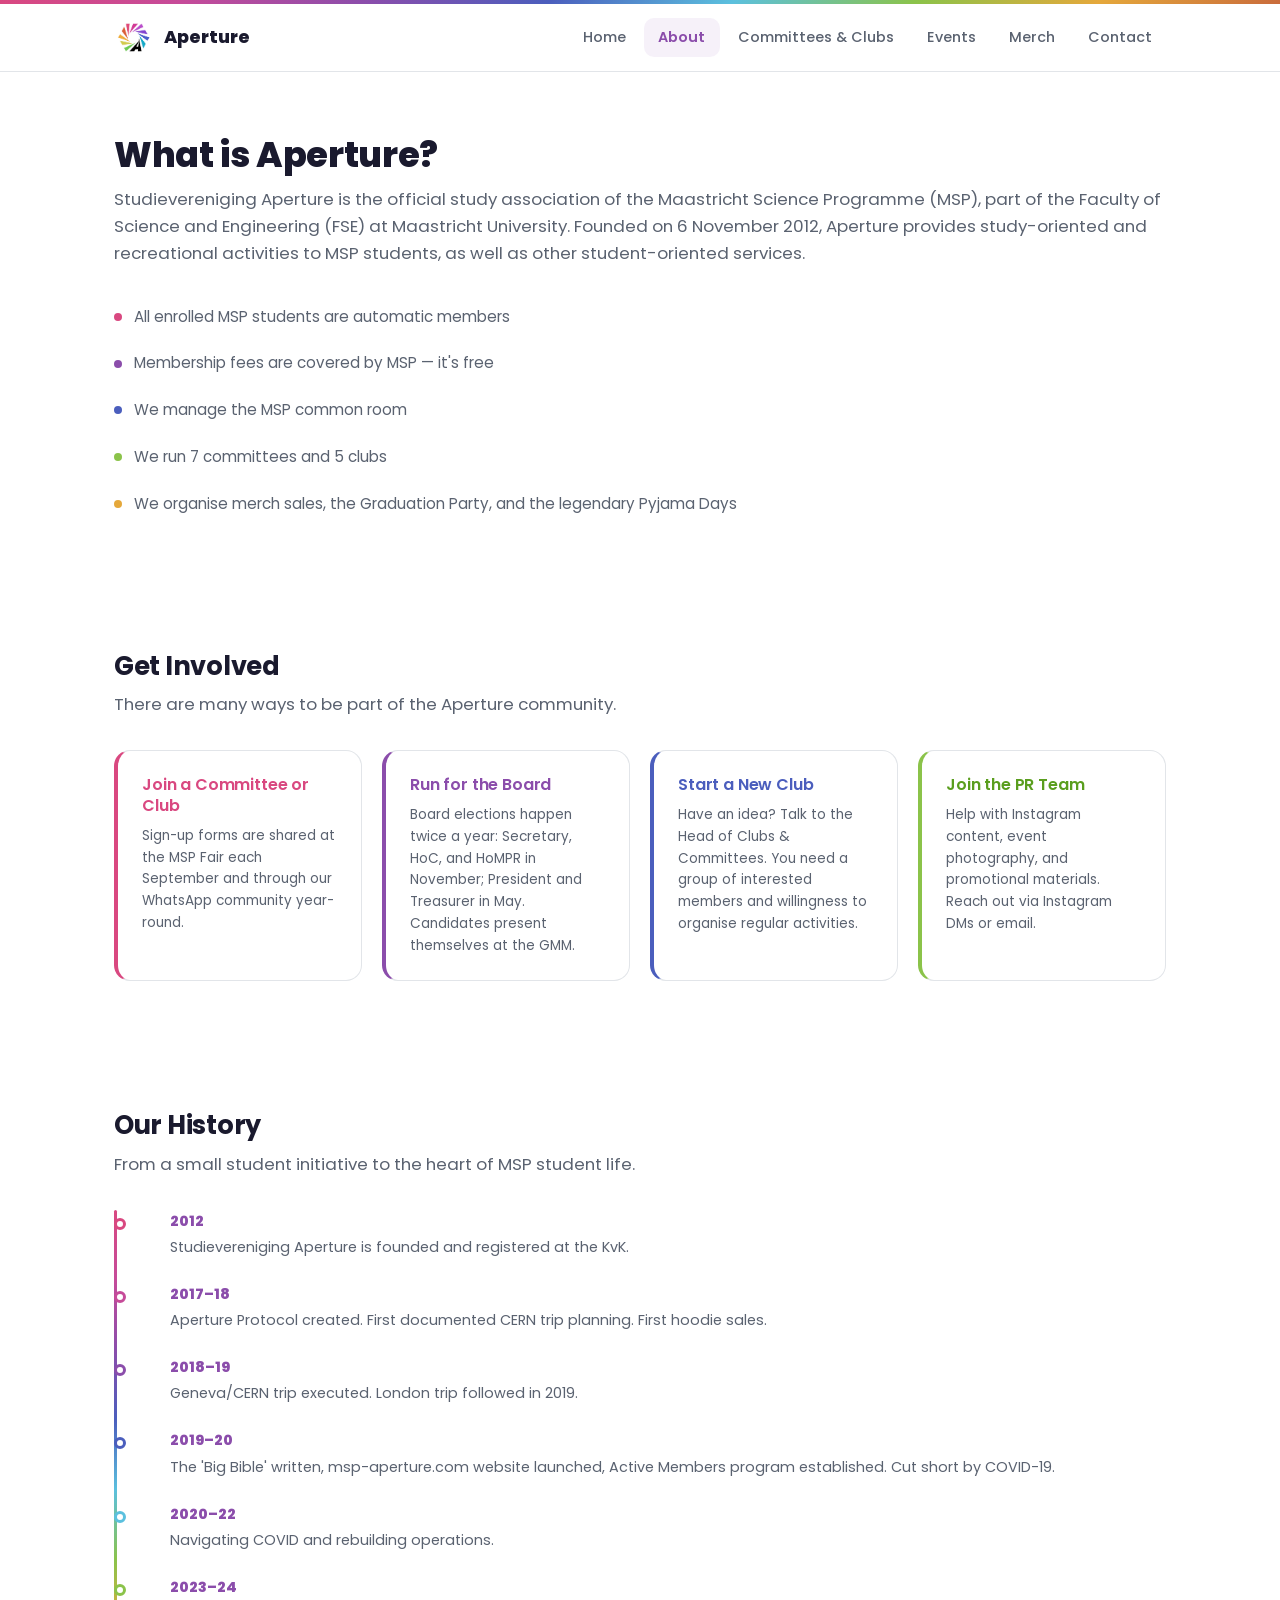
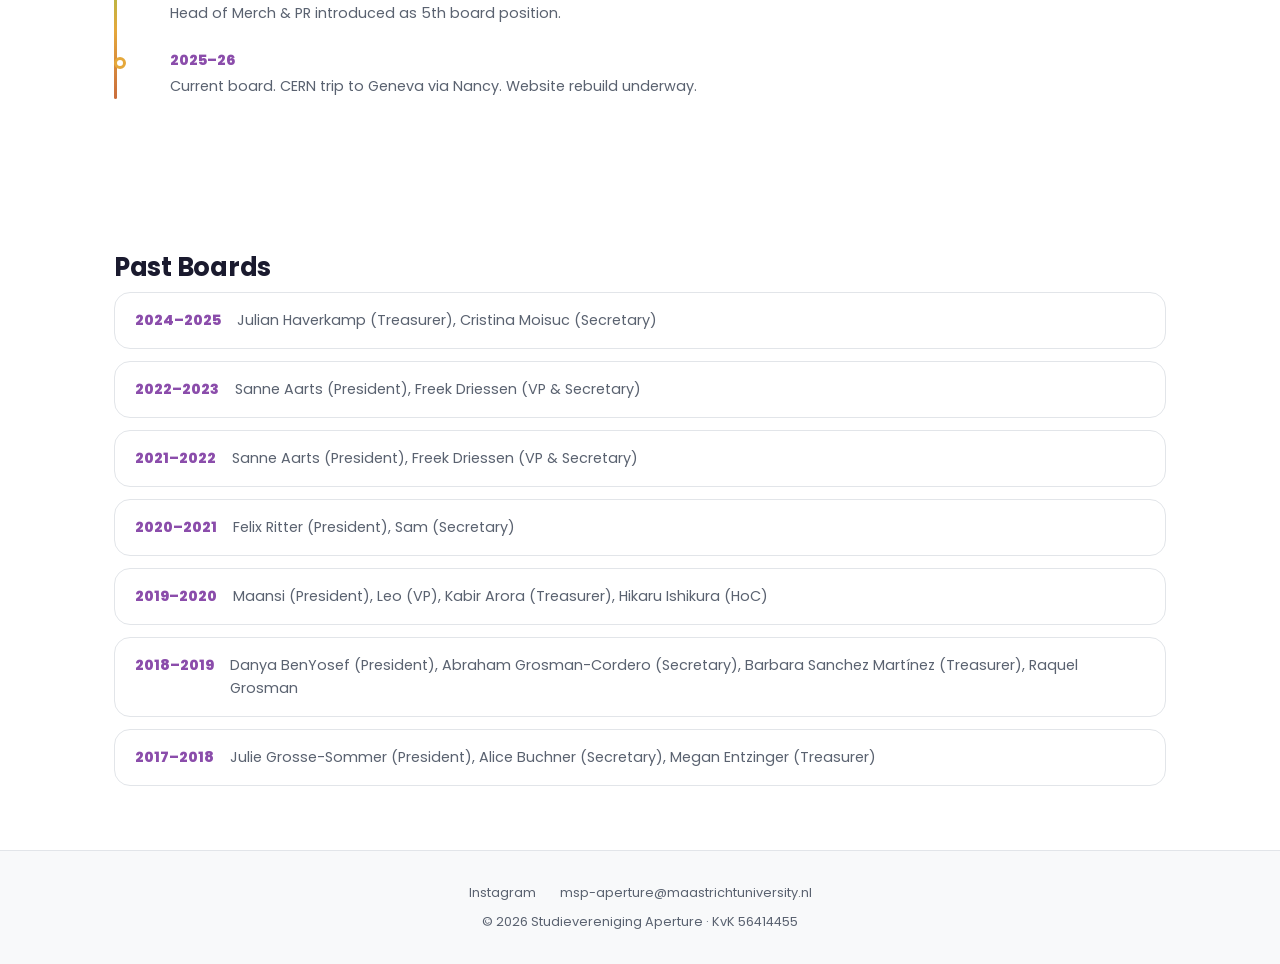
==== commit 32ce7b2e: "Add Poppins font, colorful background decorations, fix logo link - Switched from system fonts to Pop" ====
--- a/about.html
+++ b/about.html
@@ -11,7 +11,7 @@
 
   <header class="site-header">
     <div class="container">
-      <a href="index.html" class="site-logo"><img src="images/aperture_logo.jpg" alt="Aperture Logo"><span>Aperture</span></a>
+      <a href="./" class="site-logo"><img src="images/aperture_logo.jpg" alt="Aperture Logo"><span>Aperture</span></a>
       <button class="nav-toggle" aria-label="Toggle navigation" aria-expanded="false">
         <svg viewBox="0 0 24 24" fill="none" stroke="currentColor" stroke-width="2"><line x1="3" y1="6" x2="21" y2="6"/><line x1="3" y1="12" x2="21" y2="12"/><line x1="3" y1="18" x2="21" y2="18"/></svg>
       </button>
--- a/css/style.css
+++ b/css/style.css
@@ -2,6 +2,9 @@
    Studievereniging Aperture — Main Stylesheet
    Light & Colorful theme based on the Aperture logo
    ============================================ */
+
+/* --- Google Fonts --- */
+@import url('https://fonts.googleapis.com/css2?family=Poppins:wght@400;500;600;700;800;900&display=swap');
 
 /* --- Reset & Base --- */
 *, *::before, *::after { box-sizing: border-box; margin: 0; padding: 0; }
@@ -45,7 +48,7 @@
 html { scroll-behavior: smooth; }
 
 body {
-  font-family: -apple-system, BlinkMacSystemFont, 'Segoe UI', Roboto, Oxygen, Ubuntu, sans-serif;
+  font-family: 'Poppins', sans-serif;
   background: var(--clr-bg);
   color: var(--clr-text);
   line-height: 1.6;
@@ -59,10 +62,10 @@
 
 img { max-width: 100%; height: auto; display: block; }
 
-h1, h2, h3, h4 { line-height: 1.3; font-weight: 700; color: var(--clr-text); }
-h1 { font-size: 2.2rem; }
-h2 { font-size: 1.6rem; }
-h3 { font-size: 1.2rem; }
+h1, h2, h3, h4 { line-height: 1.3; font-weight: 700; color: var(--clr-text); letter-spacing: -0.01em; }
+h1 { font-size: 2.2rem; font-weight: 800; }
+h2 { font-size: 1.6rem; font-weight: 700; }
+h3 { font-size: 1.2rem; font-weight: 600; }
 
 .container { max-width: var(--max-width); margin: 0 auto; padding: 0 1.5rem; }
 
@@ -161,27 +164,152 @@
   inset: 0;
   background: var(--gradient-hero);
   z-index: 0;
+  overflow: hidden;
 }
 
 .hero-bg::after {
   content: '';
   position: absolute;
   inset: 0;
-  background: rgba(255,255,255,0.15);
-  backdrop-filter: blur(0px);
-}
-
-/* Decorative shapes in hero */
+  background: rgba(255,255,255,0.1);
+}
+
+/* Decorative floating circles in hero */
 .hero-bg::before {
   content: '';
   position: absolute;
-  width: 600px;
-  height: 600px;
+  width: 500px;
+  height: 500px;
   border-radius: 50%;
-  background: rgba(255,255,255,0.08);
-  top: -200px;
-  right: -100px;
+  background: rgba(255,255,255,0.07);
+  top: -150px;
+  right: -80px;
   z-index: 0;
+}
+
+/* Decorative blobs */
+.hero-blob-1, .hero-blob-2, .hero-blob-3 {
+  position: absolute;
+  border-radius: 50%;
+  z-index: 0;
+  animation: float 8s ease-in-out infinite;
+}
+
+.hero-blob-1 {
+  width: 300px;
+  height: 300px;
+  background: rgba(217, 72, 128, 0.15);
+  bottom: -80px;
+  left: -60px;
+  animation-delay: 0s;
+}
+
+.hero-blob-2 {
+  width: 200px;
+  height: 200px;
+  background: rgba(229, 168, 59, 0.12);
+  top: 20px;
+  left: 15%;
+  animation-delay: -3s;
+}
+
+.hero-blob-3 {
+  width: 250px;
+  height: 250px;
+  background: rgba(139, 195, 74, 0.1);
+  bottom: -40px;
+  right: 10%;
+  animation-delay: -5s;
+}
+
+@keyframes float {
+  0%, 100% { transform: translateY(0) scale(1); }
+  50% { transform: translateY(-20px) scale(1.05); }
+}
+
+/* --- Colorful background strings/waves for homepage --- */
+.color-strings {
+  position: absolute;
+  inset: 0;
+  overflow: hidden;
+  pointer-events: none;
+  z-index: 0;
+}
+
+.color-strings svg {
+  position: absolute;
+  width: 100%;
+  height: 100%;
+}
+
+.section-decorated {
+  position: relative;
+  overflow: hidden;
+}
+
+.section-decorated > .container {
+  position: relative;
+  z-index: 1;
+}
+
+/* Soft colored blobs on homepage sections */
+.section-decorated::before,
+.section-decorated::after {
+  content: '';
+  position: absolute;
+  border-radius: 50%;
+  pointer-events: none;
+  z-index: 0;
+}
+
+.section-decorated:nth-child(odd)::before {
+  width: 400px;
+  height: 400px;
+  background: radial-gradient(circle, rgba(217, 72, 128, 0.06) 0%, transparent 70%);
+  top: -100px;
+  right: -150px;
+}
+
+.section-decorated:nth-child(odd)::after {
+  width: 350px;
+  height: 350px;
+  background: radial-gradient(circle, rgba(91, 192, 222, 0.06) 0%, transparent 70%);
+  bottom: -100px;
+  left: -100px;
+}
+
+.section-decorated:nth-child(even)::before {
+  width: 450px;
+  height: 450px;
+  background: radial-gradient(circle, rgba(139, 77, 171, 0.05) 0%, transparent 70%);
+  top: -150px;
+  left: -100px;
+}
+
+.section-decorated:nth-child(even)::after {
+  width: 300px;
+  height: 300px;
+  background: radial-gradient(circle, rgba(139, 195, 74, 0.06) 0%, transparent 70%);
+  bottom: -80px;
+  right: -80px;
+}
+
+/* Wavy divider between sections */
+.wave-divider {
+  position: relative;
+  height: 80px;
+  overflow: hidden;
+}
+
+.wave-divider svg {
+  position: absolute;
+  bottom: 0;
+  width: 100%;
+  height: 80px;
+}
+
+.wave-divider path {
+  fill: var(--clr-surface);
 }
 
 .hero-content {
@@ -199,19 +327,20 @@
 }
 
 .hero h1 {
-  font-size: 2.8rem;
-  font-weight: 800;
+  font-size: 3rem;
+  font-weight: 900;
   margin-bottom: 0.75rem;
   color: var(--clr-white);
-  text-shadow: 0 2px 8px rgba(0,0,0,0.15);
+  text-shadow: 0 2px 12px rgba(0,0,0,0.2);
+  letter-spacing: -0.02em;
 }
 
 .hero p {
-  font-size: 1.25rem;
-  color: rgba(255,255,255,0.9);
-  max-width: 520px;
+  font-size: 1.2rem;
+  color: rgba(255,255,255,0.92);
+  max-width: 540px;
   margin: 0 auto;
-  font-weight: 400;
+  font-weight: 500;
 }
 
 /* --- Slideshow --- */
@@ -1000,10 +1129,13 @@
   .nav-links.open { display: flex; }
   .nav-toggle { display: block; }
 
-  .hero { min-height: 360px; }
-  .hero h1 { font-size: 2rem; }
-  .hero p { font-size: 1rem; }
+  .hero { min-height: 340px; }
+  .hero h1 { font-size: 1.8rem; }
+  .hero p { font-size: 0.95rem; }
   .hero-logo { width: 80px; height: 80px; }
+  .hero-blob-1, .hero-blob-2, .hero-blob-3 { display: none; }
+  .wave-divider { height: 50px; }
+  .wave-divider svg { height: 50px; }
 
   .merch-item { grid-template-columns: 1fr; }
   .contact-grid { grid-template-columns: 1fr; }
